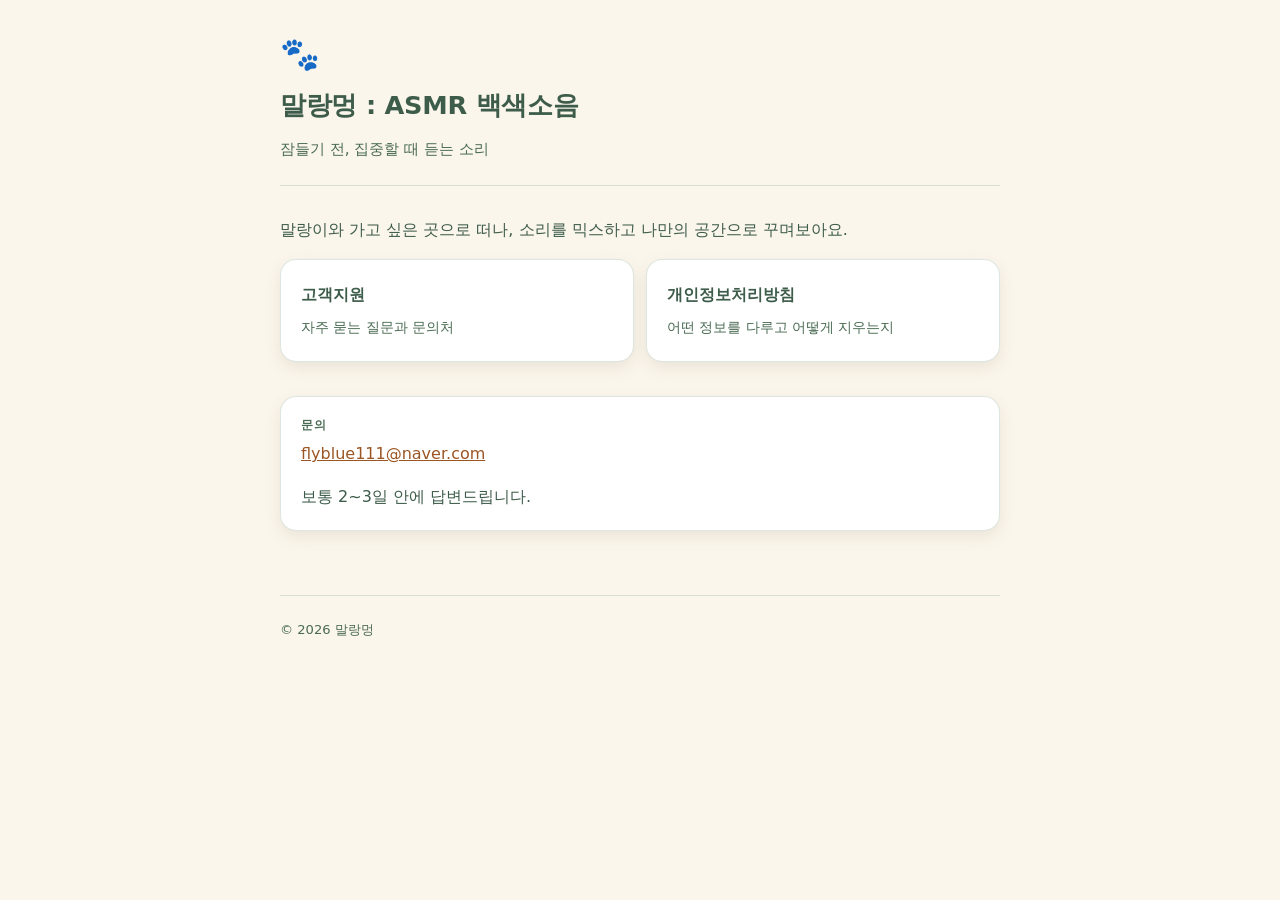
==== index.html @ 8e461755 "Add files via upload" ====
<!DOCTYPE html>
<html lang="ko">
<head>
<meta charset="UTF-8">
<meta name="viewport" content="width=device-width, initial-scale=1">
<title>말랑멍 : ASMR 백색소음</title>
<meta name="description" content="말랑이와 가고 싶은 곳으로 떠나, 소리를 믹스하고 나만의 공간으로 꾸며보아요.">
<link rel="stylesheet" href="style.css">
</head>
<body>
<div class="wrap">

  <header class="site-head">
    <span class="mark">🐾</span>
    <h1>말랑멍 : ASMR 백색소음</h1>
    <p>잠들기 전, 집중할 때 듣는 소리</p>
  </header>

  <p>말랑이와 가고 싶은 곳으로 떠나, 소리를 믹스하고 나만의 공간으로 꾸며보아요.</p>

  <!-- ★ App Store 주소가 생기면 아래 문단의 주소를 실제 말랑멍 주소로 바꾸고,
       이 줄 위아래의 주석 표시를 지워 화면에 나오게 하세요. -->
  <!--
  <p><a href="https://apps.apple.com/app/id0000000000">App Store에서 받기</a></p>
  -->

  <div class="tiles">
    <a class="tile" href="support.html">
      <b>고객지원</b>
      <span>자주 묻는 질문과 문의처</span>
    </a>
    <a class="tile" href="privacy.html">
      <b>개인정보처리방침</b>
      <span>어떤 정보를 다루고 어떻게 지우는지</span>
    </a>
  </div>

  <div class="card">
    <p><span class="label">문의</span>
      <a href="mailto:flyblue111@naver.com">flyblue111@naver.com</a>
    </p>
    <p>보통 2~3일 안에 답변드립니다.</p>
  </div>

  <footer class="site-foot">
    <p>© 2026 말랑멍</p>
  </footer>

</div>
</body>
</html>
---- style.css ----
/* 말랑멍 웹사이트 — 앱의 색을 그대로 씁니다(assets/mallang.html의 :root).
   글자에 쓰는 두 색만 예외인데, 그 이유는 아래에 적어 두었습니다.
   세 페이지가 이 파일 하나를 같이 씁니다. 색을 바꾸려면 여기만 고치면 됩니다. */

:root{
  --cream:#FBF6EC;
  --panel:#F3ECDD;
  --card:#FFFFFF;
  --ink:#3E5C4A;
  --accent:#E8A87C;
  --line:rgba(92,130,103,0.20);
  --shadow:rgba(90,70,40,0.10);

  /* 글자에 쓰는 두 색만 앱보다 진합니다. 앱의 #5C8267과 #D98C58을 크림색 바탕에
     그대로 올리면 명암비가 4.0과 2.5까지 떨어져서, 문의 메일 주소처럼 꼭 읽어야
     하는 글자가 흐려집니다. 여기 값은 크림·패널·흰 카드 어디에 올려도 4.5를 넘습니다.
     테두리와 강조선에는 아래 --accent(연한 쪽)를 그대로 씁니다. */
  --moss-deep:#4A6B53;
  --accent-text:#9C5624;
}

/* 밤에 여는 사람이 많은 앱이라, 기기가 어두운 모드면 페이지도 따라갑니다. */
@media (prefers-color-scheme: dark){
  :root{
    --cream:#1D2521;
    --panel:#252F2A;
    --card:#252F2A;
    --ink:#E4EBE5;
    --moss-deep:#9DBDA6;
    --accent:#E8A87C;
    --accent-text:#EDB183;
    --line:rgba(157,189,166,0.20);
    --shadow:rgba(0,0,0,0.28);
  }
}

*{ box-sizing:border-box; }

html{
  background:var(--cream);
  -webkit-text-size-adjust:100%;
}

body{
  margin:0;
  padding:0 20px 72px;
  background:var(--cream);
  color:var(--ink);
  font-family:'Apple SD Gothic Neo','Noto Sans KR','Malgun Gothic',system-ui,-apple-system,'Segoe UI',sans-serif;
  font-size:16px;
  line-height:1.8;
  word-break:keep-all;      /* 한글이 단어 가운데서 끊기지 않게 */
  overflow-wrap:break-word; /* 긴 주소는 그래도 넘치지 않게 */
}

.wrap{ max-width:720px; margin:0 auto; }

/* ---------- 머리말 ---------- */

.site-head{
  padding:38px 0 22px;
  border-bottom:1px solid var(--line);
  margin-bottom:30px;
}
.site-head .mark{
  display:inline-block;
  font-size:2rem;
  line-height:1;
  margin-bottom:12px;
}
.site-head h1{
  margin:0;
  font-size:1.6rem;
  font-weight:800;
  letter-spacing:-0.01em;
}
.site-head p{
  margin:8px 0 0;
  color:var(--moss-deep);
  font-size:.95rem;
}

/* 페이지 사이 이동 */
.site-nav{
  display:flex;
  flex-wrap:wrap;
  gap:8px;
  margin-top:20px;
}
.site-nav a{
  display:inline-block;
  padding:7px 15px;
  border-radius:999px;
  background:var(--panel);
  color:var(--moss-deep);
  font-size:.85rem;
  font-weight:700;
  text-decoration:none;
  border:1px solid transparent;
}
.site-nav a:hover{ border-color:var(--line); }
.site-nav a[aria-current="page"]{
  background:var(--ink);
  color:var(--cream);
}

/* 한국어 / English 건너뛰기 */
.lang-jump{
  font-size:.85rem;
  color:var(--moss-deep);
  margin:0 0 28px;
}
.lang-jump a{ color:var(--moss-deep); }

/* ---------- 본문 ---------- */

h2{
  font-size:1.18rem;
  font-weight:800;
  margin:44px 0 14px;
  padding-top:26px;
  border-top:1px solid var(--line);
}
h2:first-of-type{ border-top:none; padding-top:0; margin-top:0; }

h3{
  font-size:1rem;
  font-weight:800;
  margin:30px 0 6px;
  color:var(--accent-text);
}

p{ margin:0 0 14px; }

ul{ margin:0 0 16px; padding-left:22px; }
li{ margin:5px 0; }

strong{ font-weight:800; }

a{ color:var(--accent-text); }

hr{
  border:none;
  border-top:1px solid var(--line);
  margin:56px 0 40px;
}

/* 앱 안의 경로를 짚어 줄 때 쓰는 상자 */
blockquote{
  margin:0 0 16px;
  padding:12px 16px;
  background:var(--panel);
  border-left:3px solid var(--accent);
  border-radius:0 10px 10px 0;
  font-weight:700;
  font-size:.95rem;
}

/* 연락처 카드 */
.card{
  background:var(--card);
  border:1px solid var(--line);
  border-radius:16px;
  padding:18px 20px;
  margin:0 0 30px;
  box-shadow:0 6px 16px var(--shadow);
}
.card p:last-child{ margin-bottom:0; }
.card .label{
  display:block;
  font-size:.72rem;
  font-weight:800;
  letter-spacing:.08em;
  text-transform:uppercase;
  color:var(--moss-deep);
  margin-bottom:4px;
}

/* 첫 화면의 큰 링크 */
.tiles{
  display:grid;
  gap:12px;
  grid-template-columns:1fr;
  margin:0 0 34px;
}
@media (min-width:560px){
  .tiles{ grid-template-columns:1fr 1fr; }
}
.tile{
  display:block;
  padding:20px;
  border-radius:16px;
  background:var(--card);
  border:1px solid var(--line);
  text-decoration:none;
  color:var(--ink);
  box-shadow:0 6px 16px var(--shadow);
}
.tile:hover{ border-color:var(--accent); }
.tile b{ display:block; font-size:1.02rem; font-weight:800; margin-bottom:3px; }
.tile span{ font-size:.86rem; color:var(--moss-deep); }

/* ---------- 꼬리말 ---------- */

.site-foot{
  margin-top:64px;
  padding-top:22px;
  border-top:1px solid var(--line);
  font-size:.82rem;
  color:var(--moss-deep);
}
.site-foot p{ margin:0 0 6px; }
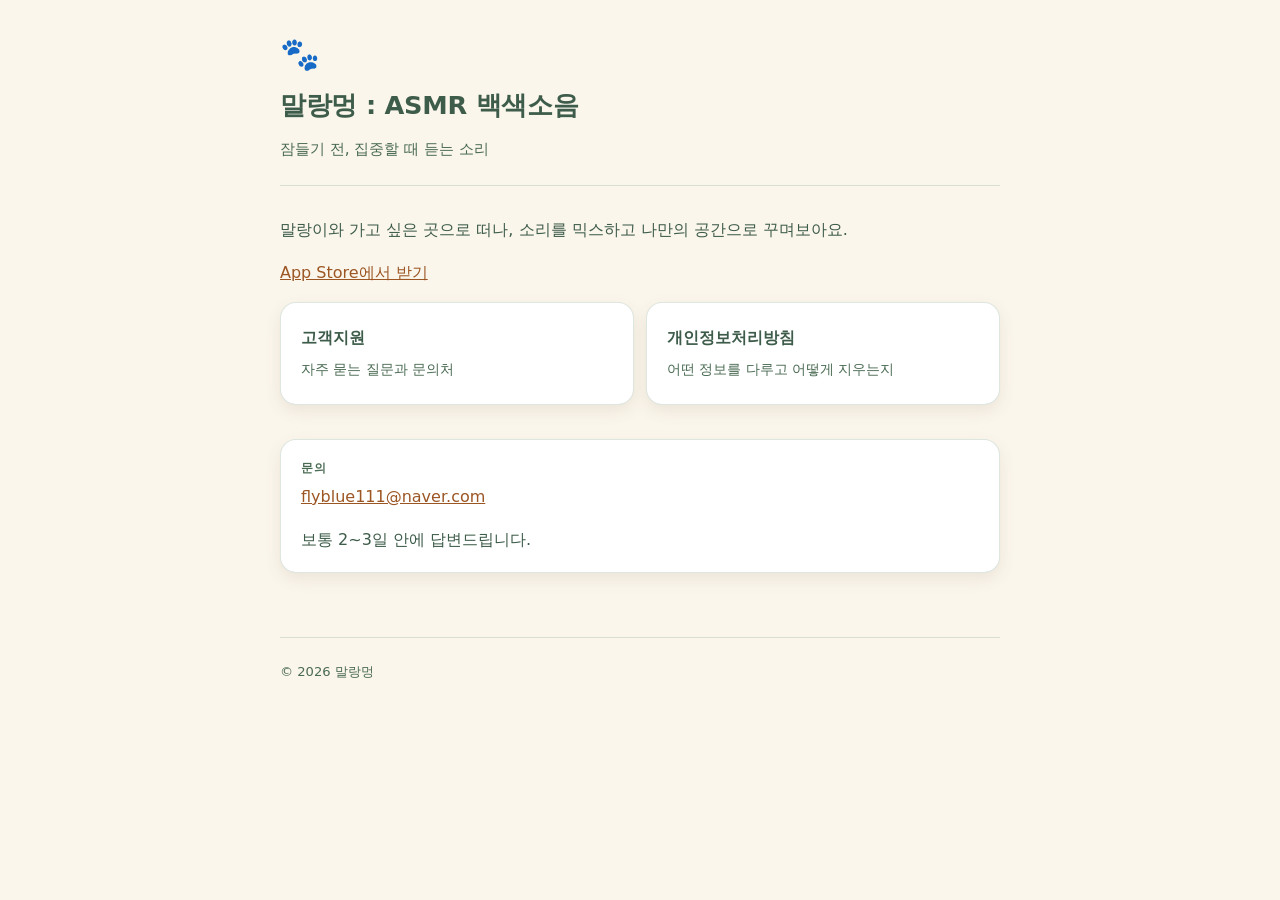
==== commit 69aabb48: "Add files via upload" ====
--- a/index.html
+++ b/index.html
@@ -18,11 +18,9 @@
 
   <p>말랑이와 가고 싶은 곳으로 떠나, 소리를 믹스하고 나만의 공간으로 꾸며보아요.</p>
 
-  <!-- ★ App Store 주소가 생기면 아래 문단의 주소를 실제 말랑멍 주소로 바꾸고,
-       이 줄 위아래의 주석 표시를 지워 화면에 나오게 하세요. -->
-  <!--
-  <p><a href="https://apps.apple.com/app/id0000000000">App Store에서 받기</a></p>
-  -->
+  <!-- 나라를 적지 않은 주소다. 어느 나라에서 열든 그 나라 스토어로 보내 준다 —
+       앱이 여덟 개 언어로 나가므로 /kr/을 박아 두면 안 된다. -->
+  <p><a href="https://apps.apple.com/app/id6798096956">App Store에서 받기</a></p>
 
   <div class="tiles">
     <a class="tile" href="support.html">
